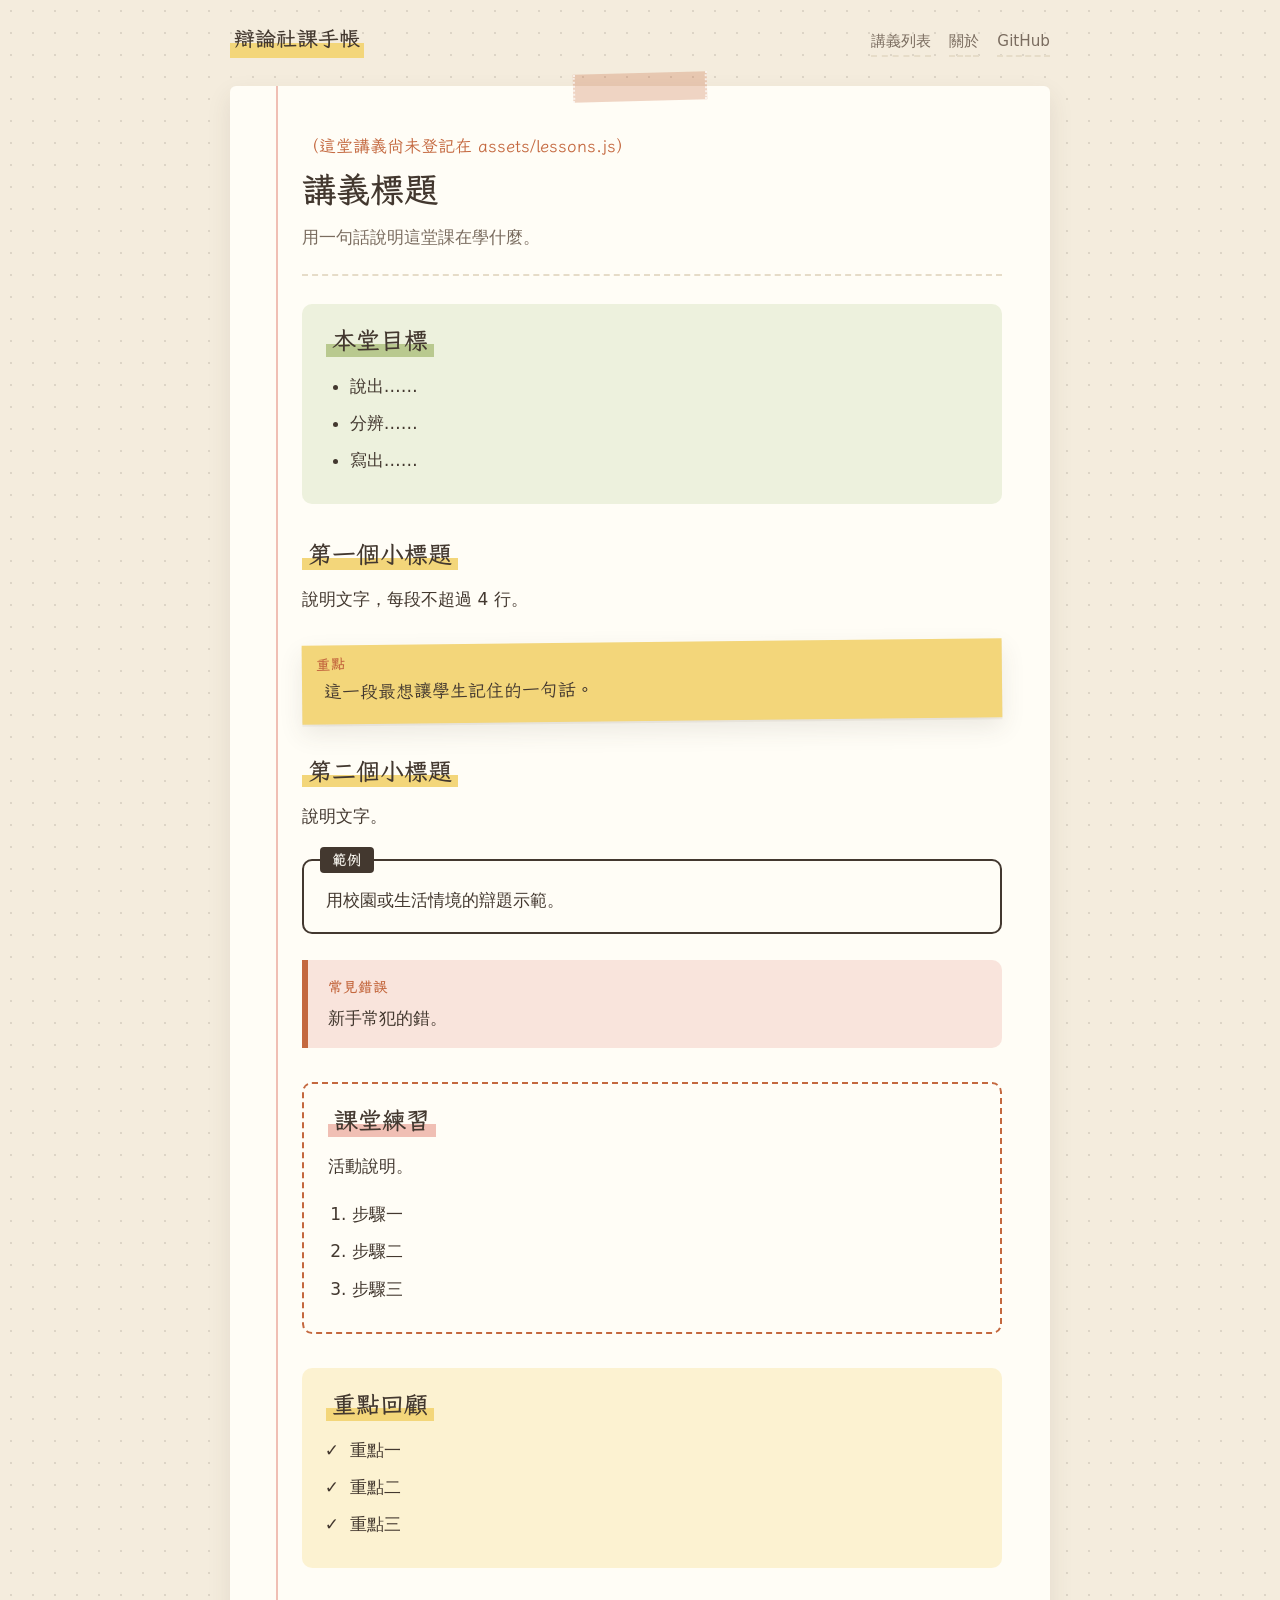
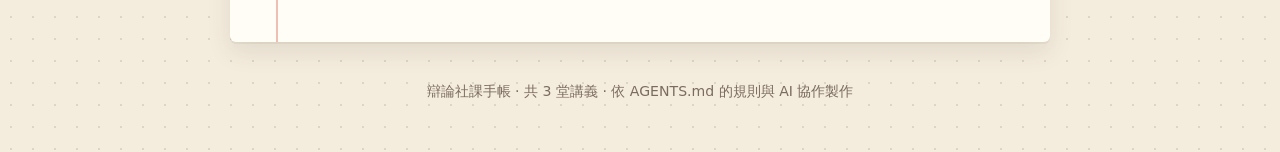
==== templates/lesson.html @ 8e987e99 "建立專案：AGENTS.md 規則、網站與前三堂講義" ====
<!DOCTYPE html>
<html lang="zh-Hant">
<head>
  <meta charset="utf-8">
  <meta name="viewport" content="width=device-width, initial-scale=1">
  <!-- 範本：複製到 lessons/NN-英文短名.html 後再修改，不要直接改這個檔案（見 AGENTS.md 第 10 節） -->
  <title>第 NN 堂｜講義標題 — 辯論社課手帳</title>
  <link rel="stylesheet" href="../assets/style.css">
</head>
<body data-page="lesson" data-lesson-id="NN">
  <header id="site-header"></header>

  <main class="page">
    <article class="sheet lesson">

      <!-- 1. 頁首：kicker 留空，由 site.js 自動填入堂次、單元、標籤 -->
      <header class="lesson-head">
        <p class="lesson-kicker" id="lesson-kicker"></p>
        <h1>講義標題</h1>
        <p class="lead">用一句話說明這堂課在學什麼。</p>
      </header>

      <!-- 2. 本堂目標：剛好 3 點，動詞開頭 -->
      <section class="goals">
        <h2>本堂目標</h2>
        <ul>
          <li>說出……</li>
          <li>分辨……</li>
          <li>寫出……</li>
        </ul>
      </section>

      <!-- 3. 內容段落：2～4 段，每段至少使用 1 個元件（元件清單見 AGENTS.md 第 7 節） -->
      <section class="content">
        <h2>第一個小標題</h2>
        <p>說明文字，每段不超過 4 行。</p>
        <aside class="sticky">這一段最想讓學生記住的一句話。</aside>
      </section>

      <section class="content">
        <h2>第二個小標題</h2>
        <p>說明文字。</p>
        <div class="example">
          <p>用校園或生活情境的辯題示範。</p>
        </div>
        <div class="warn">
          <p>新手常犯的錯。</p>
        </div>
      </section>

      <!-- 4. 課堂練習：1 個 10 分鐘內可完成的活動 -->
      <section class="practice">
        <h2>課堂練習</h2>
        <p>活動說明。</p>
        <ol>
          <li>步驟一</li>
          <li>步驟二</li>
          <li>步驟三</li>
        </ol>
      </section>

      <!-- 5. 重點回顧：3～4 點，每點一句話 -->
      <section class="recap">
        <h2>重點回顧</h2>
        <ul>
          <li>重點一</li>
          <li>重點二</li>
          <li>重點三</li>
        </ul>
      </section>

    </article>
    <nav id="lesson-nav"></nav>
  </main>

  <footer id="site-footer"></footer>
  <script src="../assets/lessons.js"></script>
  <script src="../assets/site.js"></script>
</body>
</html>
---- assets/style.css ----
/* 辯論社課手帳 — 全站唯一樣式表（規則見 AGENTS.md 第 9 節） */
@import url("https://fonts.googleapis.com/css2?family=LXGW+WenKai+TC:wght@400;700&display=swap");

/* ---------- 變數：顏色與字體只能在這裡定義 ---------- */
:root {
  --paper: #f4ecdd;
  --page: #fffdf6;
  --ink: #43382f;
  --ink-soft: #7a6c5f;
  --line: #e6dcc8;
  --terracotta: #c4683f;
  --mustard: #f3d67a;
  --olive: #b9c98f;
  --rose: #f0bfb4;
  --sky: #b9d6dc;
  --tape: rgba(196, 104, 63, 0.28);
  --shadow: 0 2px 0 rgba(67, 56, 47, 0.06), 0 10px 24px rgba(67, 56, 47, 0.1);
  --font-hand: "LXGW WenKai TC", "Klee One", "DFKai-SB", "BiauKai", "Kaiti TC", "Noto Serif CJK TC", serif;
  --font-body: "Noto Sans TC", "PingFang TC", "Microsoft JhengHei", "Noto Sans CJK TC", system-ui, sans-serif;
}

/* ---------- 基礎 ---------- */
* { box-sizing: border-box; }
html { scroll-behavior: smooth; }
body {
  margin: 0;
  color: var(--ink);
  font-family: var(--font-body);
  font-size: 17px;
  line-height: 1.85;
  background-color: var(--paper);
  background-image: radial-gradient(rgba(67, 56, 47, 0.13) 1px, transparent 1.2px);
  background-size: 22px 22px;
}
a { color: var(--terracotta); text-underline-offset: 3px; }
a:hover { text-decoration-thickness: 2px; }
a:focus-visible, button:focus-visible { outline: 3px solid var(--terracotta); outline-offset: 3px; }
h1, h2, h3 { font-family: var(--font-hand); line-height: 1.35; margin: 0; }
p { margin: 0 0 1em; }
ul, ol { padding-left: 1.4em; margin: 0 0 1em; }
li { margin-bottom: 0.35em; }
code { font-family: ui-monospace, Consolas, monospace; font-size: 0.92em; background: rgba(243, 214, 122, 0.4); padding: 1px 6px; border-radius: 4px; }

/* ---------- 頁首與頁尾（由 site.js 產生） ---------- */
.site-header {
  max-width: 860px;
  margin: 0 auto;
  padding: 20px 20px 0;
  display: flex;
  flex-wrap: wrap;
  align-items: baseline;
  justify-content: space-between;
  gap: 8px 20px;
}
.site-title {
  font-family: var(--font-hand);
  font-weight: 700;
  font-size: 1.3rem;
  color: var(--ink);
  text-decoration: none;
  background: linear-gradient(transparent 60%, var(--mustard) 60%);
  padding: 0 4px;
}
.site-nav { display: flex; gap: 18px; font-size: 0.95rem; }
.site-nav a { color: var(--ink-soft); text-decoration: none; border-bottom: 2px dashed var(--line); }
.site-nav a:hover { color: var(--terracotta); border-color: var(--terracotta); }
.site-footer {
  max-width: 860px;
  margin: 0 auto;
  padding: 28px 20px 48px;
  text-align: center;
  color: var(--ink-soft);
  font-size: 0.88rem;
}

/* ---------- 紙張 ---------- */
.page { max-width: 860px; margin: 0 auto; padding: 28px 20px 8px; }
.sheet {
  position: relative;
  background: var(--page);
  border-radius: 6px;
  box-shadow: var(--shadow);
  padding: 44px 48px 40px 72px;
}
.sheet::before { /* 筆記本左側紅線 */
  content: "";
  position: absolute;
  top: 0; bottom: 0; left: 46px;
  border-left: 2px solid var(--rose);
}
.sheet::after { /* 上方紙膠帶 */
  content: "";
  position: absolute;
  top: -13px; left: 50%;
  width: 130px; height: 28px;
  transform: translateX(-50%) rotate(-1.5deg);
  background: var(--tape);
  border-left: 2px dotted rgba(255, 255, 255, 0.7);
  border-right: 2px dotted rgba(255, 255, 255, 0.7);
}

/* ---------- 首頁 ---------- */
.hero h1 { font-size: 2.5rem; letter-spacing: 0.04em; }
.hero .lead { margin-top: 12px; }
.lead { font-size: 1.08rem; color: var(--ink-soft); }
.section-title {
  font-size: 1.45rem;
  margin: 36px 0 14px;
  display: inline-block;
  background: linear-gradient(transparent 62%, var(--olive) 62%);
  padding: 0 6px;
}
.filters { display: flex; flex-wrap: wrap; gap: 10px; margin: 6px 0 22px; }
.chip {
  font: inherit;
  font-size: 0.92rem;
  color: var(--ink);
  background: var(--page);
  border: 1.5px dashed var(--ink-soft);
  border-radius: 999px;
  padding: 2px 14px;
  cursor: pointer;
}
.chip[aria-pressed="true"] { background: var(--ink); color: var(--page); border-style: solid; border-color: var(--ink); }
.lesson-list { list-style: none; padding: 0; margin: 0; display: grid; grid-template-columns: repeat(auto-fill, minmax(240px, 1fr)); gap: 26px 22px; }
.lesson-list li { margin: 0; }
.card {
  position: relative;
  display: block;
  height: 100%;
  padding: 26px 20px 18px;
  color: var(--ink);
  text-decoration: none;
  background: var(--mustard);
  box-shadow: var(--shadow);
  transform: rotate(-1deg);
  transition: transform 0.15s ease;
}
.lesson-list li:nth-child(even) .card { transform: rotate(1deg); }
.card:hover, .card:focus-visible { transform: rotate(0deg) translateY(-3px); }
.card::before { /* 卡片上的紙膠帶 */
  content: "";
  position: absolute;
  top: -10px; left: 50%;
  width: 78px; height: 22px;
  transform: translateX(-50%) rotate(-2deg);
  background: rgba(255, 255, 255, 0.55);
  box-shadow: 0 1px 2px rgba(67, 56, 47, 0.12);
}
.card[data-tone="0"] { background: var(--mustard); }
.card[data-tone="1"] { background: var(--olive); }
.card[data-tone="2"] { background: var(--rose); }
.card[data-tone="3"] { background: var(--sky); }
.card-no { font-family: var(--font-hand); font-size: 0.95rem; color: var(--ink-soft); }
.card-title { display: block; font-family: var(--font-hand); font-weight: 700; font-size: 1.3rem; line-height: 1.4; margin: 2px 0 8px; }
.card-summary { display: block; font-size: 0.93rem; line-height: 1.7; }
.card-tags { display: block; margin-top: 10px; font-size: 0.82rem; color: var(--ink-soft); }
.empty { color: var(--ink-soft); }
.about p:last-child { margin-bottom: 0; }

/* ---------- 講義頁 ---------- */
.lesson-head { margin-bottom: 28px; padding-bottom: 20px; border-bottom: 2px dashed var(--line); }
.lesson-head h1 { font-size: 2.15rem; }
.lesson-kicker { font-family: var(--font-hand); color: var(--terracotta); margin-bottom: 4px; }
.lesson-head .lead { margin: 10px 0 0; }
.lesson section { margin-bottom: 34px; }
.lesson h2 {
  font-size: 1.5rem;
  display: inline-block;
  margin-bottom: 14px;
  background: linear-gradient(transparent 62%, var(--mustard) 62%);
  padding: 0 6px;
}
.lesson h3 { font-size: 1.15rem; margin: 18px 0 8px; }
.goals { background: rgba(185, 201, 143, 0.25); border-radius: 10px; padding: 20px 24px 10px; }
.goals h2 { background: linear-gradient(transparent 62%, var(--olive) 62%); }
.practice { border: 2px dashed var(--terracotta); border-radius: 10px; padding: 20px 24px 10px; }
.practice h2 { background: linear-gradient(transparent 62%, var(--rose) 62%); }
.recap { background: rgba(243, 214, 122, 0.3); border-radius: 10px; padding: 20px 24px 10px; }
.recap ul { list-style: "✓  "; }

/* ---------- 元件（新增元件請同步更新 AGENTS.md 第 7 節） ---------- */
.sticky, .example, .warn { position: relative; margin: 26px 0 20px; }
.sticky::before, .example::before, .warn::before, .speech::before {
  font-family: var(--font-hand);
  font-weight: 700;
  font-size: 0.9rem;
  letter-spacing: 0.08em;
}
/* 便利貼 */
.sticky {
  background: var(--mustard);
  padding: 30px 22px 16px;
  box-shadow: var(--shadow);
  transform: rotate(-0.6deg);
  font-family: var(--font-hand);
  font-size: 1.12rem;
}
.sticky::before { content: "重點"; position: absolute; top: 6px; left: 14px; color: var(--terracotta); }
.sticky > :last-child, .example > :last-child, .warn > :last-child { margin-bottom: 0; }
/* 範例框 */
.example { border: 2px solid var(--ink); border-radius: 10px; padding: 24px 22px 16px; background: var(--page); }
.example::before { content: "範例"; position: absolute; top: -14px; left: 16px; background: var(--ink); color: var(--page); padding: 0 12px; border-radius: 4px; }
/* 常見錯誤 */
.warn { background: rgba(240, 191, 180, 0.4); border-left: 6px solid var(--terracotta); border-radius: 0 10px 10px 0; padding: 14px 20px 14px; }
.warn::before { content: "常見錯誤"; display: block; color: var(--terracotta); margin-bottom: 2px; }
/* 示範講稿 */
.speech {
  margin: 22px 0;
  padding: 16px 22px;
  font-family: var(--font-hand);
  font-size: 1.1rem;
  background: repeating-linear-gradient(var(--page), var(--page) 2.05em, var(--line) 2.05em, var(--line) calc(2.05em + 1px));
  line-height: 2.05em;
  border-left: 4px solid var(--sky);
}
.speech::before { content: "示範講稿"; display: block; color: var(--ink-soft); }
.speech p { margin: 0; }
/* 名詞解釋 */
.terms { margin: 18px 0; display: grid; grid-template-columns: max-content 1fr; gap: 10px 16px; }
.terms dt { font-family: var(--font-hand); font-weight: 700; background: var(--sky); padding: 0 10px; border-radius: 4px; align-self: start; }
.terms dd { margin: 0; }
/* 對照表 */
.compare { width: 100%; border-collapse: collapse; margin: 18px 0; font-size: 0.96rem; }
.compare th, .compare td { border: 1.5px solid var(--line); padding: 8px 12px; text-align: left; vertical-align: top; }
.compare thead th { font-family: var(--font-hand); background: rgba(185, 214, 220, 0.45); }
.compare tbody th { font-weight: 600; white-space: nowrap; background: rgba(244, 236, 221, 0.6); }
/* 步驟 */
.steps { list-style: none; padding: 0; counter-reset: step; }
.steps li { counter-increment: step; position: relative; padding-left: 46px; margin-bottom: 12px; }
.steps li::before {
  content: counter(step);
  position: absolute;
  left: 0; top: 0.1em;
  width: 30px; height: 30px;
  border-radius: 50%;
  background: var(--terracotta);
  color: var(--page);
  font-family: var(--font-hand);
  font-weight: 700;
  line-height: 30px;
  text-align: center;
}

/* ---------- 上一堂／下一堂（由 site.js 產生） ---------- */
.lesson-nav { display: grid; grid-template-columns: 1fr auto 1fr; gap: 12px; align-items: center; margin-top: 26px; font-size: 0.95rem; }
.lesson-nav a { text-decoration: none; color: var(--ink); background: var(--page); box-shadow: var(--shadow); border-radius: 8px; padding: 10px 16px; }
.lesson-nav a:hover { color: var(--terracotta); }
.lesson-nav .next { text-align: right; justify-self: end; }
.lesson-nav .prev { justify-self: start; }
.lesson-nav .home { justify-self: center; }
.lesson-nav small { display: block; color: var(--ink-soft); }

/* ---------- 手機 ---------- */
@media (max-width: 600px) {
  body { font-size: 16px; }
  .page { padding: 24px 12px 8px; }
  .sheet { padding: 34px 20px 28px 32px; }
  .sheet::before { left: 16px; }
  .hero h1 { font-size: 2rem; }
  .lesson-head h1 { font-size: 1.75rem; }
  .terms { grid-template-columns: 1fr; gap: 4px; }
  .terms dt { justify-self: start; margin-top: 8px; }
  .compare { font-size: 0.88rem; }
  .compare th, .compare td { padding: 6px 8px; }
  .compare tbody th { white-space: normal; }
  .lesson-nav { grid-template-columns: 1fr 1fr; }
  .lesson-nav .home { grid-column: 1 / -1; grid-row: 2; }
}
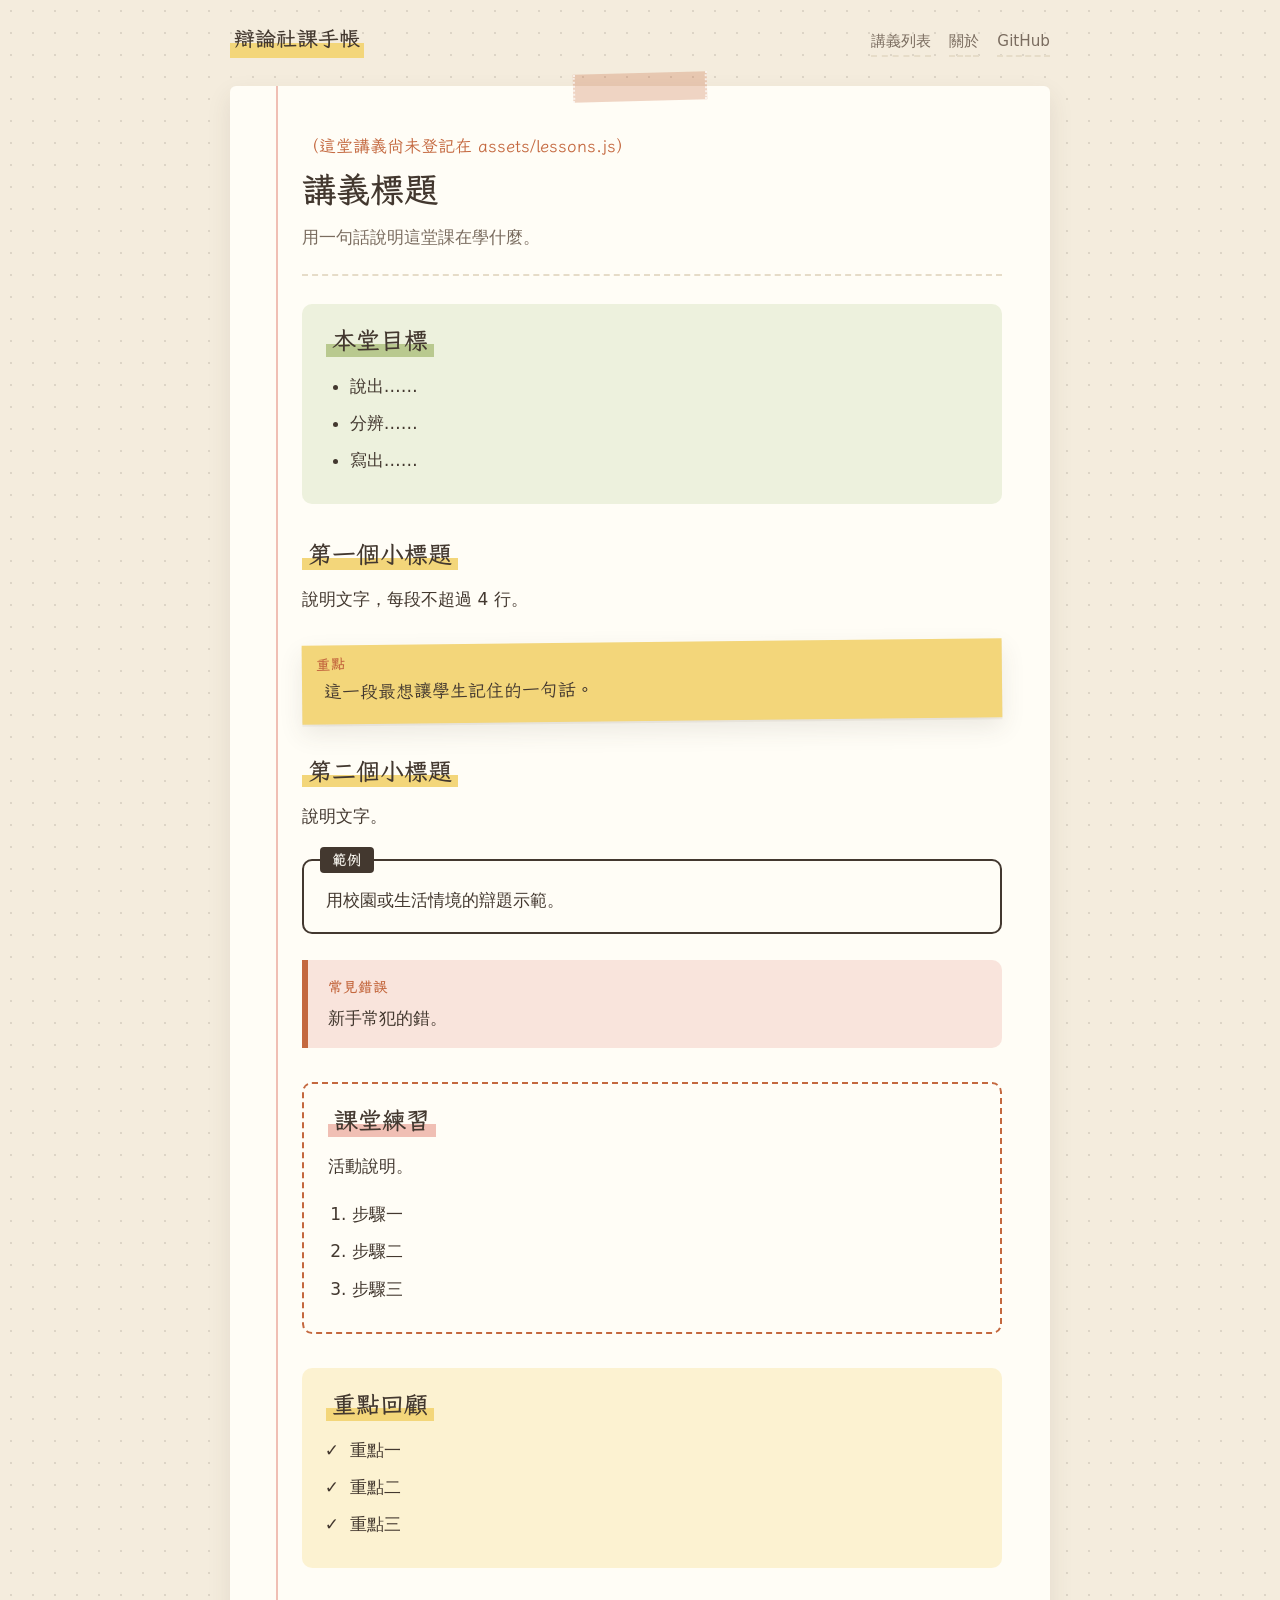
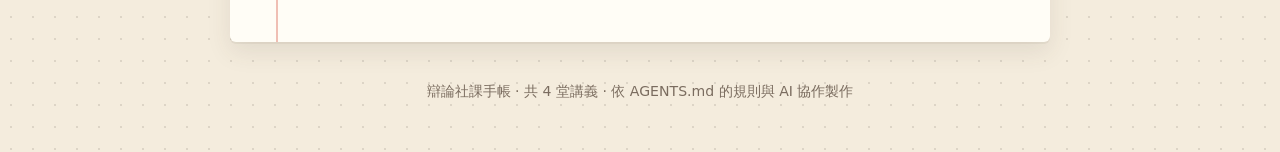
==== commit 68863e2e: "簡化 AGENTS.md，修正盤問的說明" ====
--- a/templates/lesson.html
+++ b/templates/lesson.html
@@ -3,7 +3,7 @@
 <head>
   <meta charset="utf-8">
   <meta name="viewport" content="width=device-width, initial-scale=1">
-  <!-- 範本：複製到 lessons/NN-英文短名.html 後再修改，不要直接改這個檔案（見 AGENTS.md 第 10 節） -->
+  <!-- 範本：複製到 lessons/NN-英文短名.html 後再修改，不要直接改這個檔案（步驟見 AGENTS.md） -->
   <title>第 NN 堂｜講義標題 — 辯論社課手帳</title>
   <link rel="stylesheet" href="../assets/style.css">
 </head>
@@ -30,7 +30,7 @@
         </ul>
       </section>
 
-      <!-- 3. 內容段落：2～4 段，每段至少使用 1 個元件（元件清單見 AGENTS.md 第 7 節） -->
+      <!-- 3. 內容段落：2～4 段，每段至少使用 1 個元件（元件清單見 AGENTS.md） -->
       <section class="content">
         <h2>第一個小標題</h2>
         <p>說明文字，每段不超過 4 行。</p>
--- a/assets/style.css
+++ b/assets/style.css
@@ -1,4 +1,4 @@
-/* 辯論社課手帳 — 全站唯一樣式表（規則見 AGENTS.md 第 9 節） */
+/* 辯論社課手帳 — 全站唯一樣式表（規則見 AGENTS.md） */
 @import url("https://fonts.googleapis.com/css2?family=LXGW+WenKai+TC:wght@400;700&display=swap");
 
 /* ---------- 變數：顏色與字體只能在這裡定義 ---------- */
@@ -179,7 +179,7 @@
 .recap { background: rgba(243, 214, 122, 0.3); border-radius: 10px; padding: 20px 24px 10px; }
 .recap ul { list-style: "✓  "; }
 
-/* ---------- 元件（新增元件請同步更新 AGENTS.md 第 7 節） ---------- */
+/* ---------- 元件（新增元件請同步更新 AGENTS.md） ---------- */
 .sticky, .example, .warn { position: relative; margin: 26px 0 20px; }
 .sticky::before, .example::before, .warn::before, .speech::before {
   font-family: var(--font-hand);
@@ -261,9 +261,9 @@
   .lesson-head h1 { font-size: 1.75rem; }
   .terms { grid-template-columns: 1fr; gap: 4px; }
   .terms dt { justify-self: start; margin-top: 8px; }
-  .compare { font-size: 0.88rem; }
-  .compare th, .compare td { padding: 6px 8px; }
-  .compare tbody th { white-space: normal; }
+  .compare { display: block; overflow-x: auto; font-size: 0.88rem; } /* 欄位多時在表格內橫向捲動 */
+  .compare th, .compare td { padding: 6px 8px; min-width: 6em; }
+  .compare tbody th { min-width: 0; }
   .lesson-nav { grid-template-columns: 1fr 1fr; }
   .lesson-nav .home { grid-column: 1 / -1; grid-row: 2; }
 }
